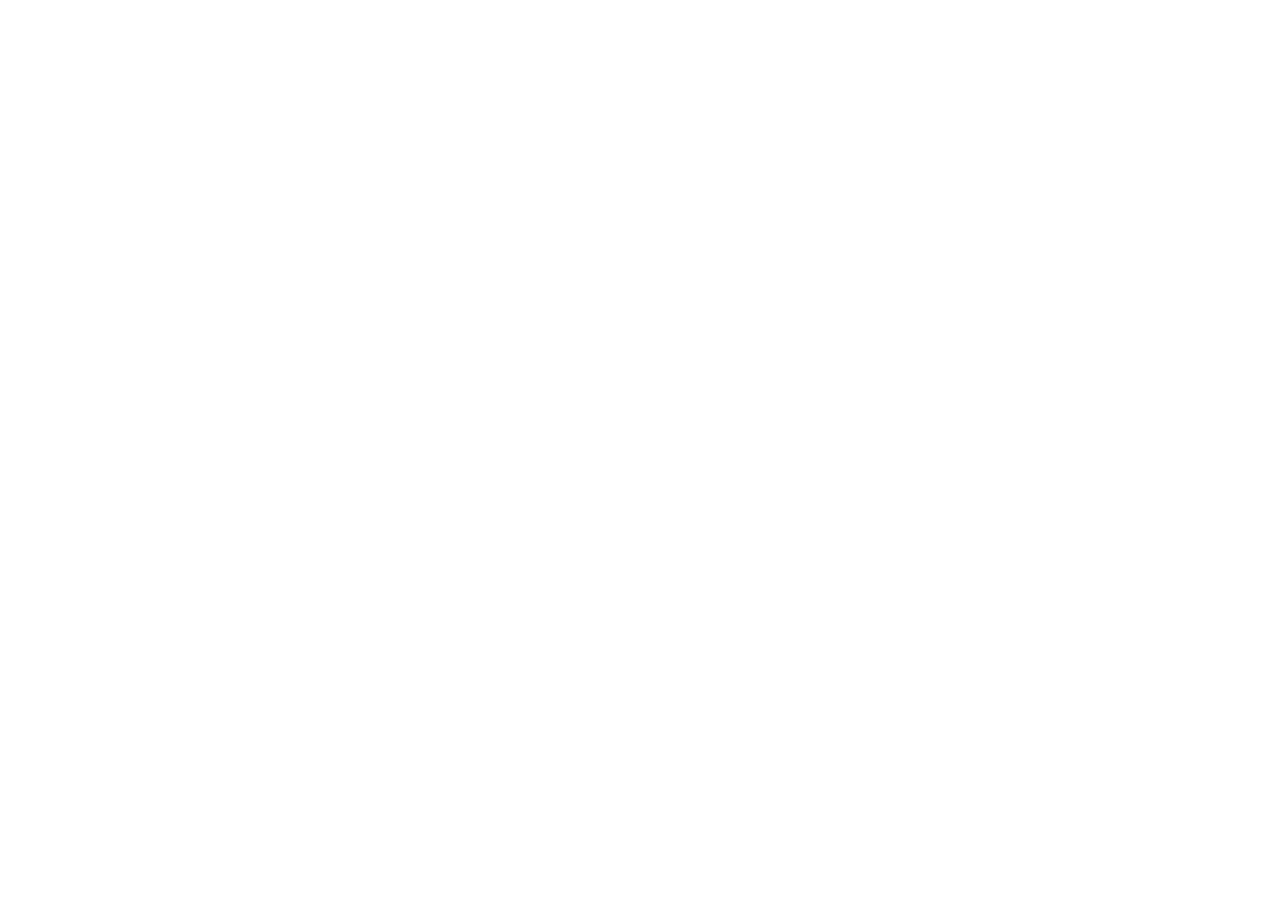
==== index.html @ 8f334ce2 "Add files via upload" ====
<!doctype html>
<html>
  <head>
    <meta charset="UTF-8" />
    <meta name="viewport" content="width=device-width, initial-scale=1.0" />
    <title>I wanna shrinking</title>
  </head>
  <body>
    <div id="app"></div>
    <script type="module" src="/src/main.ts"></script>
  </body>
  <style>
    body {
      display: flex;
      justify-content: center;
      align-items: center;
    }
  </style>
</html>
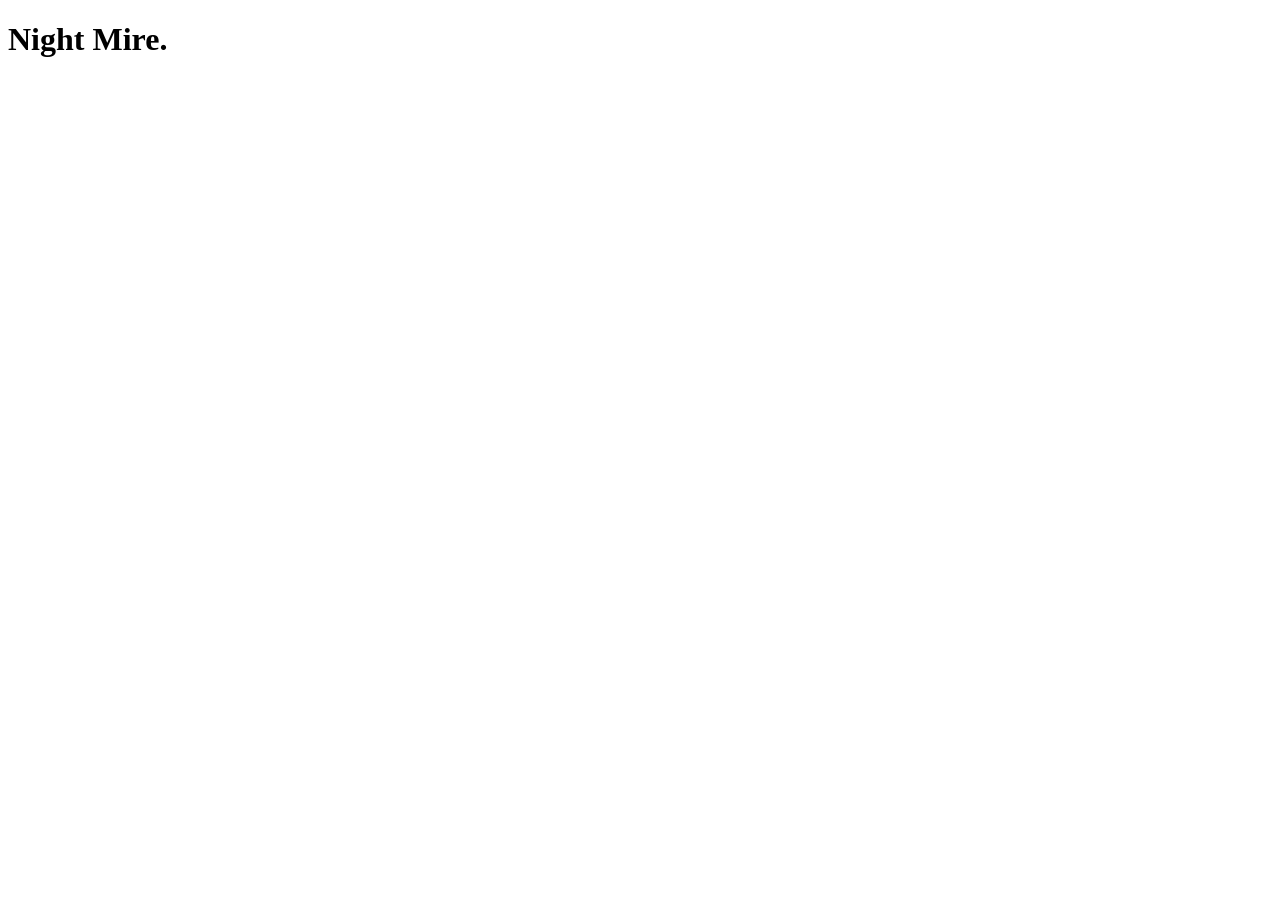
==== commit ab62d023: "Add files via upload" ====
--- a/index.html
+++ b/index.html
@@ -1,19 +1,11 @@
-<!doctype html>
-<html>
-  <head>
-    <meta charset="UTF-8" />
-    <meta name="viewport" content="width=device-width, initial-scale=1.0" />
-    <title>I wanna shrinking</title>
-  </head>
-  <body>
-    <div id="app"></div>
-    <script type="module" src="/src/main.ts"></script>
-  </body>
-  <style>
-    body {
-      display: flex;
-      justify-content: center;
-      align-items: center;
-    }
-  </style>
+<!DOCTYPE html>
+<html lang="en">
+<head>
+    <meta charset="UTF-8">
+    <meta name="viewport" content="width=device-width, initial-scale=1.0">
+    <title>NIGHTMIRE</title>
+</head>
+<body>
+    <h1>Night Mire.</h1>
+</body>
 </html>
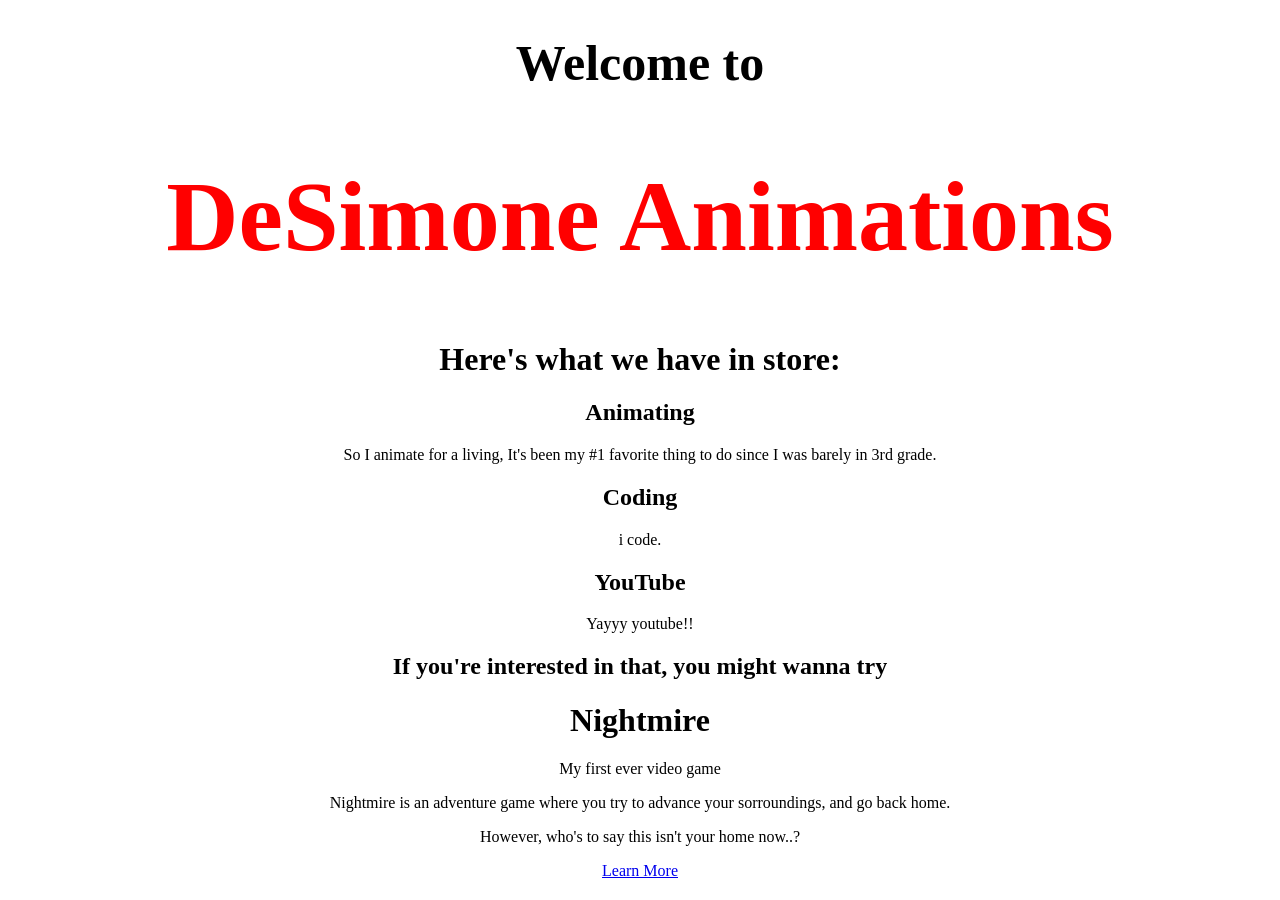
==== commit 97584c46: "Update index.html" ====
--- a/index.html
+++ b/index.html
@@ -3,9 +3,38 @@
 <head>
     <meta charset="UTF-8">
     <meta name="viewport" content="width=device-width, initial-scale=1.0">
-    <title>NIGHTMIRE</title>
+    <title>DeSimone Animations</title>
+    <link rel="stylesheet" href="style.css">
 </head>
 <body>
-    <h1>Night Mire.</h1>
+    <div class="alignm">
+        <h1 class="st">Welcome to</h1>
+        <h1 class="t">DeSimone Animations</h1>
+
+        <h1>Here's what we have in store:</h1>
+        <div class="container">
+            <div class="box">
+                <h2>Animating</h2>
+                <p>So I animate for a living, It's been my #1 favorite thing to do since I was barely in 3rd grade.</p>
+            </div>
+            <div class="box">
+                <h2>Coding</h2>
+                <p>i code.</p>
+            </div>
+            <div class="box">
+                <h2>YouTube</h2>
+                <p>Yayyy youtube!!</p>
+            </div>
+        </div>
+
+        <div class="nightmireadvert">
+            <h2>If you're interested in that, you might wanna try</h2>
+            <h1 class="nightmiret">Nightmire</h1>
+            <p>My first ever video game</p>
+            <p>Nightmire is an adventure game where you try to advance your sorroundings, and go back home.</p>
+            <p>However, who's to say this isn't your home now..?</p>
+            <a href="nightmire.html" class="button">Learn More</a>
+        </div>
+    </div>
 </body>
-</html>+</html>
--- a/style.css
+++ b/style.css
@@ -0,0 +1,15 @@
+.alignm {
+    text-align: center;
+}
+
+.st {
+    font-size: 50px;
+    color: rgb(0, 0, 0);
+    font-family: src(url(fonts/main.ttf));
+}
+
+.t {
+    font-size: 100px;
+    color: rgb(255, 0, 0);
+    font-family: src(url(fonts/main.ttf));
+}
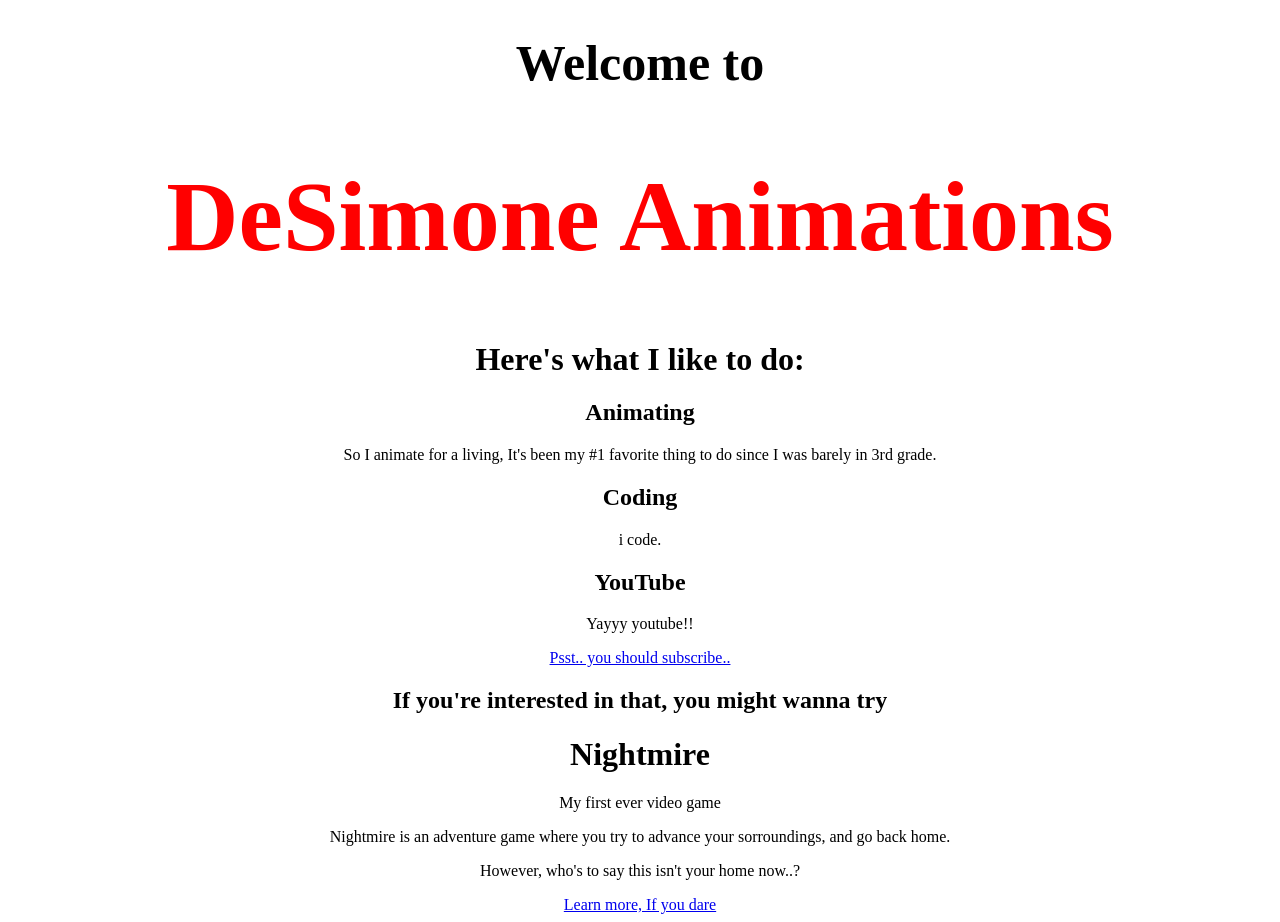
==== commit 32971411: "Update index.html" ====
--- a/index.html
+++ b/index.html
@@ -11,7 +11,7 @@
         <h1 class="st">Welcome to</h1>
         <h1 class="t">DeSimone Animations</h1>
 
-        <h1>Here's what we have in store:</h1>
+        <h1>Here's what I like to do:</h1>
         <div class="container">
             <div class="box">
                 <h2>Animating</h2>
@@ -24,6 +24,7 @@
             <div class="box">
                 <h2>YouTube</h2>
                 <p>Yayyy youtube!!</p>
+                <a href="https://youtube.com/@desimoneanimations">Psst.. you should subscribe..</a>
             </div>
         </div>
 
@@ -33,7 +34,7 @@
             <p>My first ever video game</p>
             <p>Nightmire is an adventure game where you try to advance your sorroundings, and go back home.</p>
             <p>However, who's to say this isn't your home now..?</p>
-            <a href="nightmire.html" class="button">Learn More</a>
+            <a href="/nightmire" class="button">Learn more, If you dare</a>
         </div>
     </div>
 </body>
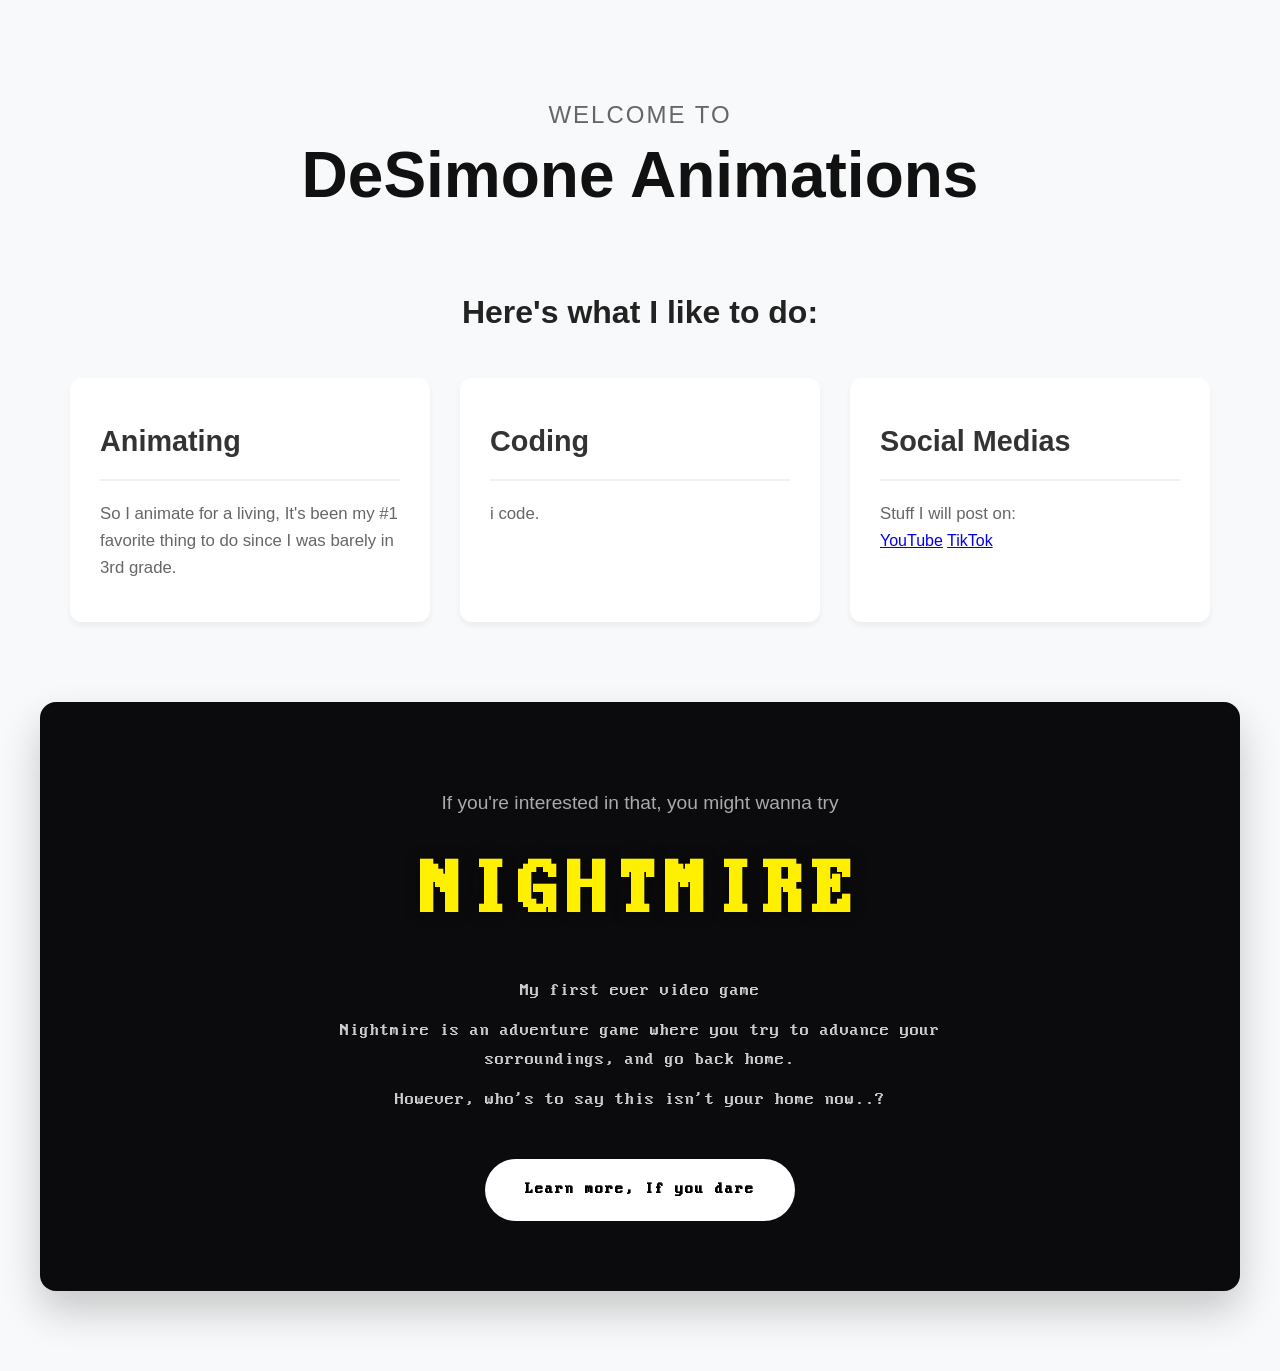
==== commit afb5b9da: "Update index.html" ====
--- a/index.html
+++ b/index.html
@@ -22,9 +22,10 @@
                 <p>i code.</p>
             </div>
             <div class="box">
-                <h2>YouTube</h2>
-                <p>Yayyy youtube!!</p>
-                <a href="https://youtube.com/@desimoneanimations">Psst.. you should subscribe..</a>
+                <h2>Social Medias</h2>
+                <p>Stuff I will post on:</p>
+                <a href="https://youtube.com/@desimoneanimations">YouTube</a>
+                <a href="https://tiktok.com/@aclahsgraduate2030">TikTok</a>
             </div>
         </div>
 
--- a/style.css
+++ b/style.css
@@ -1,15 +1,135 @@
+@font-face {
+    font-family: 'NightMireFont';
+    src: url('fonts/main.ttf') format('truetype');
+}
+
+body {
+    margin: 0;
+    padding: 0;
+    font-family: 'Segoe UI', Roboto, Helvetica, Arial, sans-serif;
+    background-color: #f8f9fa;
+    color: #333333;
+    line-height: 1.6;
+}
+
 .alignm {
+    max-width: 1200px;
+    margin: 0 auto;
+    padding: 80px 20px;
     text-align: center;
 }
 
-.st {
-    font-size: 50px;
-    color: rgb(0, 0, 0);
-    font-family: src(url(fonts/main.ttf));
+h1.st {
+    font-size: 1.5rem;
+    font-weight: 400;
+    color: #666666;
+    margin-bottom: -10px;
+    text-transform: uppercase;
+    letter-spacing: 2px;
 }
 
-.t {
-    font-size: 100px;
-    color: rgb(255, 0, 0);
-    font-family: src(url(fonts/main.ttf));
-}+h1.t {
+    font-size: 4rem;
+    font-weight: 800;
+    color: #111111;
+    margin-top: 0;
+    margin-bottom: 60px;
+}
+
+h1 {
+    font-size: 2rem;
+    color: #222222;
+}
+
+.container {
+    display: flex;
+    flex-wrap: wrap;
+    justify-content: center;
+    gap: 30px;
+    margin-bottom: 80px;
+    margin-top: 40px;
+}
+
+.box {
+    background-color: #ffffff;
+    border-radius: 12px;
+    padding: 40px 30px;
+    width: 300px;
+    box-shadow: 0 4px 6px rgba(0, 0, 0, 0.05);
+    transition: transform 0.3s ease, box-shadow 0.3s ease;
+    text-align: left;
+}
+
+.box:hover {
+    transform: translateY(-10px);
+    box-shadow: 0 15px 30px rgba(0, 0, 0, 0.1);
+}
+
+.box h2 {
+    margin-top: 0;
+    color: #333333;
+    font-size: 1.8rem;
+    border-bottom: 2px solid #f0f0f0;
+    padding-bottom: 15px;
+    margin-bottom: 20px;
+}
+
+.box p {
+    color: #666666;
+    font-size: 1.05rem;
+    margin: 0;
+}
+
+.nightmireadvert {
+    background-color: #0b0b0e;
+    color: #ffffff;
+    border-radius: 16px;
+    padding: 70px 40px;
+    margin-top: 40px;
+    box-shadow: 0 20px 40px rgba(0, 0, 0, 0.2);
+}
+
+.nightmireadvert h2 {
+    font-size: 1.2rem;
+    font-weight: 400;
+    color: #aaaaaa;
+    margin-bottom: 0;
+}
+
+.nightmiret {
+    font-family: 'NightMireFont', monospace;
+    font-size: 5rem;
+    color: #fff000;
+    margin: 10px 0 20px 0;
+    letter-spacing: 4px;
+    text-shadow: 0 0 15px rgba(0, 0, 0, 0.4);
+    text-transform: uppercase;
+}
+
+.nightmireadvert p {
+    font-family: 'NightMireFont', monospace;
+    font-size: 1.15rem;
+    color: #cccccc;
+    max-width: 600px;
+    margin: 10px auto;
+}
+
+.button {
+    font-family: 'NightMireFont', monospace;
+    display: inline-block;
+    margin-top: 35px;
+    padding: 18px 40px;
+    background-color: #ffffff;
+    color: #000000;
+    text-decoration: none;
+    font-weight: 800;
+    letter-spacing: 1px;
+    border-radius: 50px;
+    transition: background-color 0.3s ease, transform 0.2s ease, box-shadow 0.3s ease;
+}
+
+.button:hover {
+    background-color: #ff4a79;
+    transform: scale(1.05);
+    box-shadow: 0 10px 20px rgba(255, 42, 95, 0.3);
+}
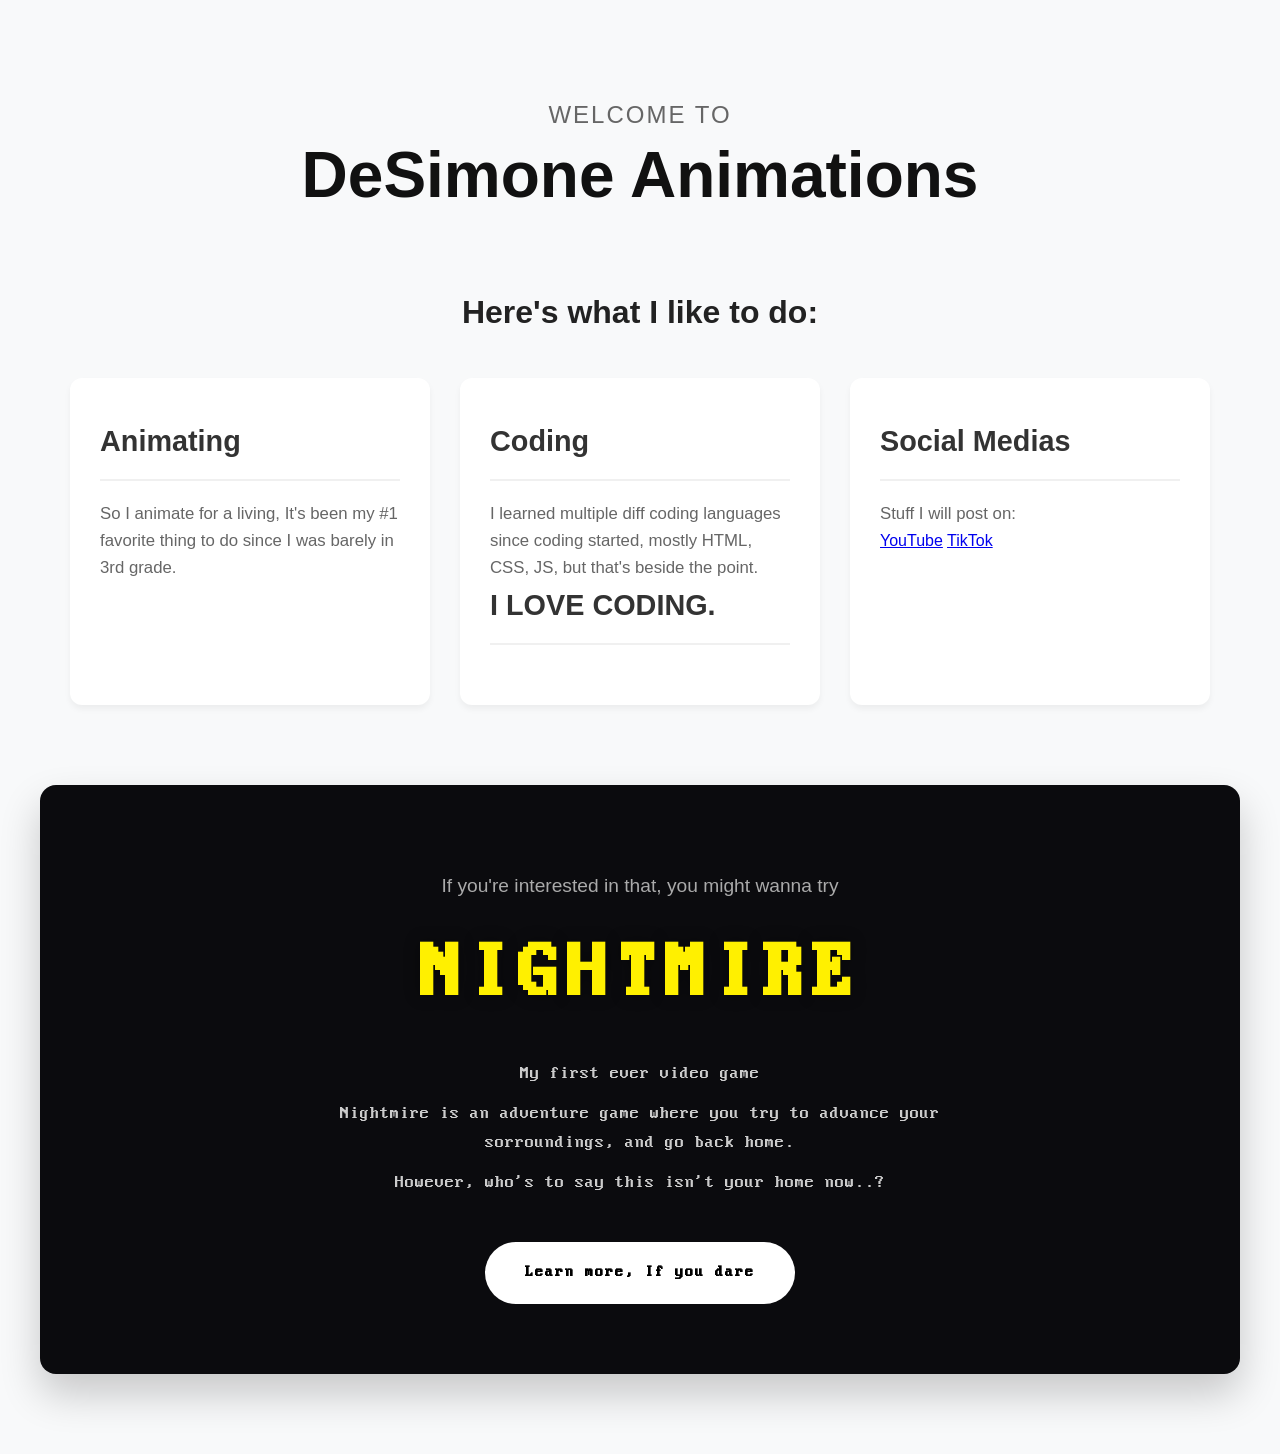
==== commit 122891f6: "Update index.html" ====
--- a/index.html
+++ b/index.html
@@ -19,19 +19,20 @@
             </div>
             <div class="box">
                 <h2>Coding</h2>
-                <p>i code.</p>
+                <p>I learned multiple diff coding languages since coding started, mostly HTML, CSS, JS, but that's beside the point.</p>
+                <h2>I LOVE CODING.</h2>
             </div>
             <div class="box">
                 <h2>Social Medias</h2>
                 <p>Stuff I will post on:</p>
                 <a href="https://youtube.com/@desimoneanimations">YouTube</a>
-                <a href="https://tiktok.com/@aclahsgraduate2030">TikTok</a>
+                <a href="https://tiktok.com/@desimoneanimreal">TikTok</a>
             </div>
         </div>
 
         <div class="nightmireadvert">
             <h2>If you're interested in that, you might wanna try</h2>
-            <h1 class="nightmiret">Nightmire</h1>
+            <h1 class="nightmiret">NIGHTMIRE</h1>
             <p>My first ever video game</p>
             <p>Nightmire is an adventure game where you try to advance your sorroundings, and go back home.</p>
             <p>However, who's to say this isn't your home now..?</p>
